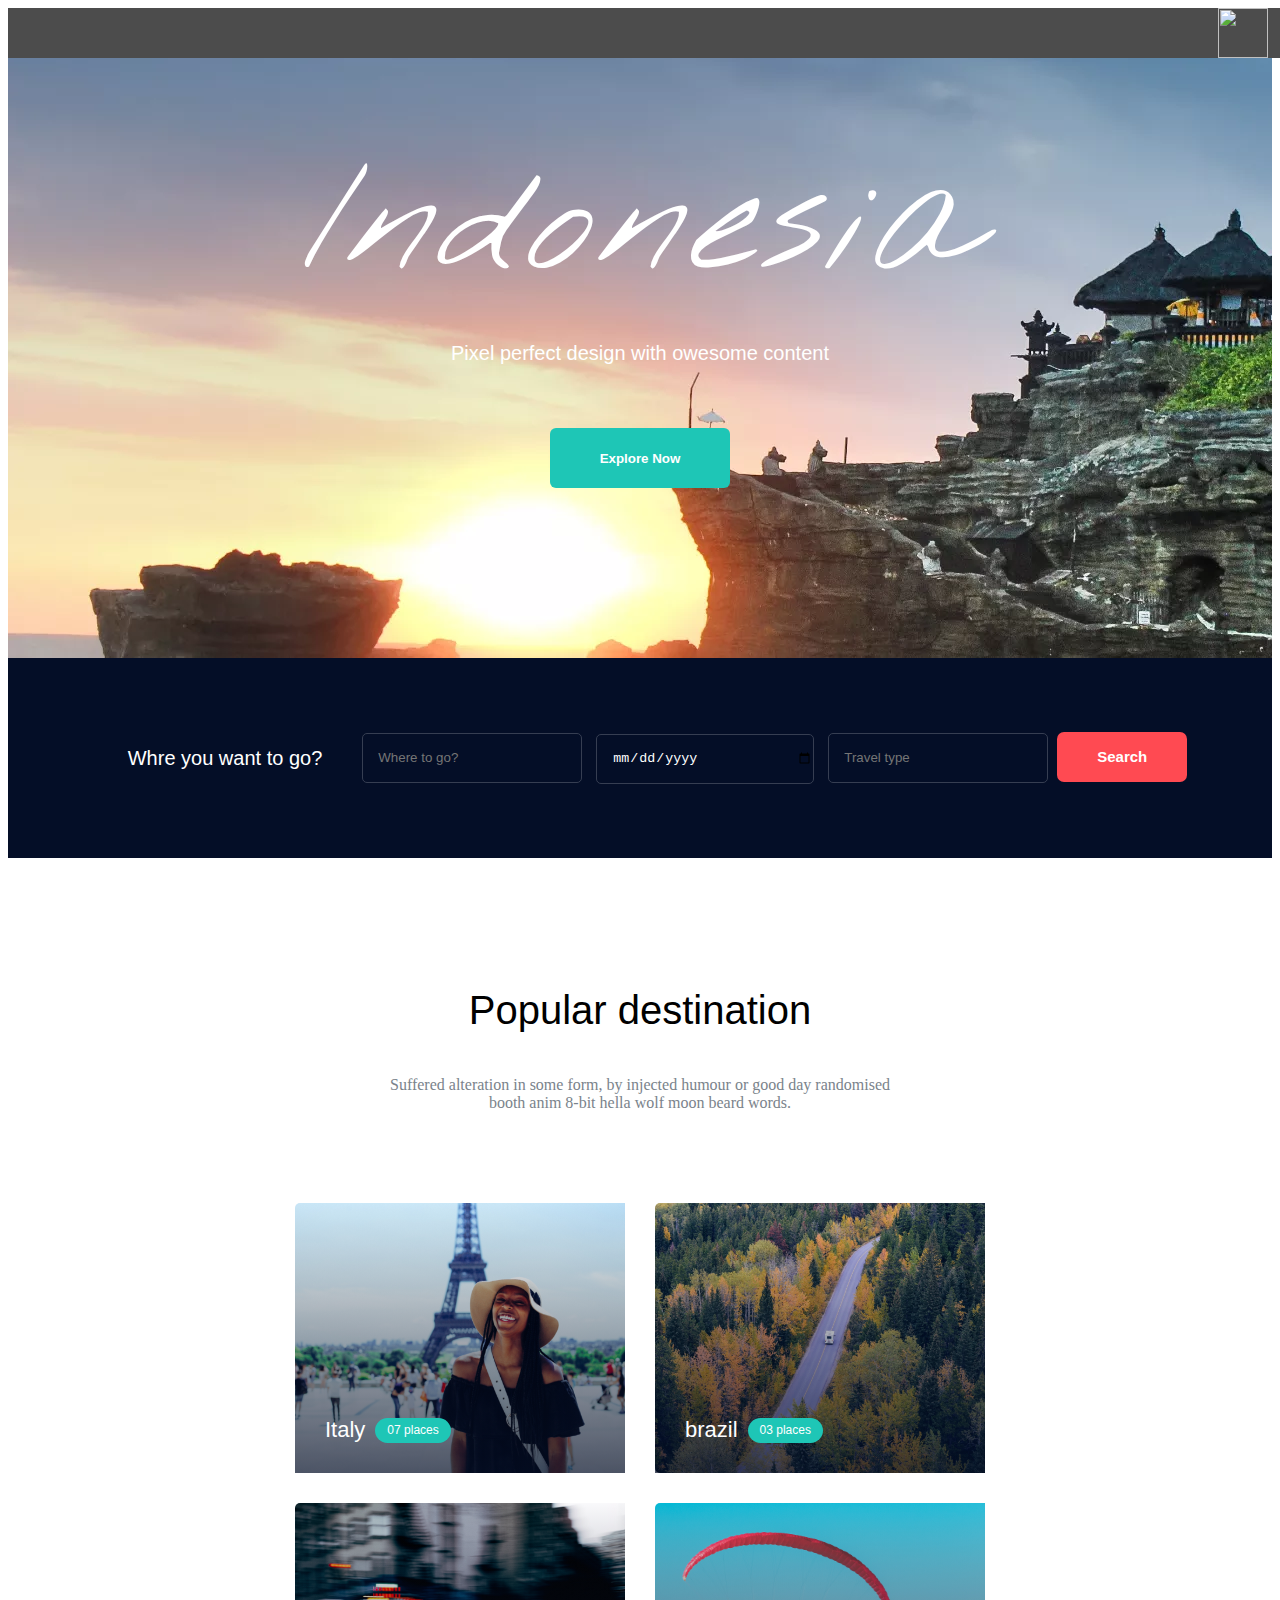
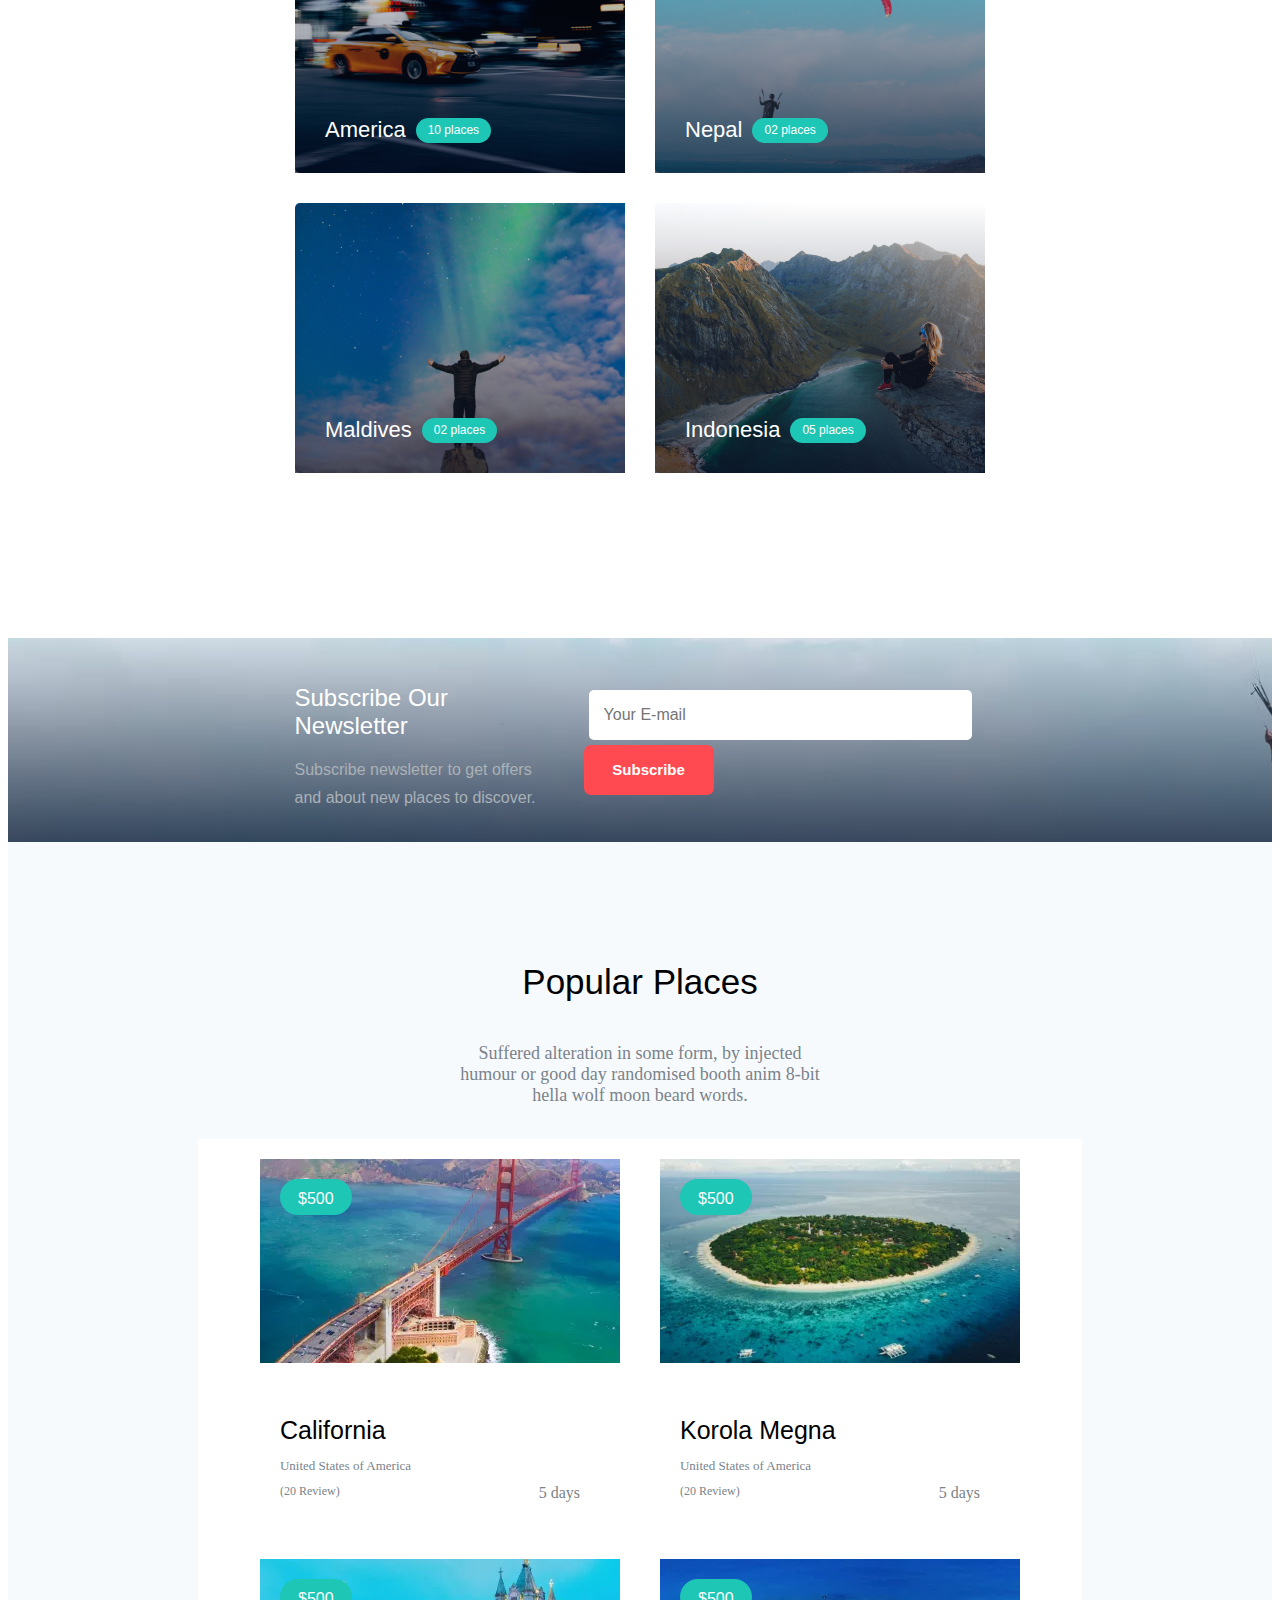
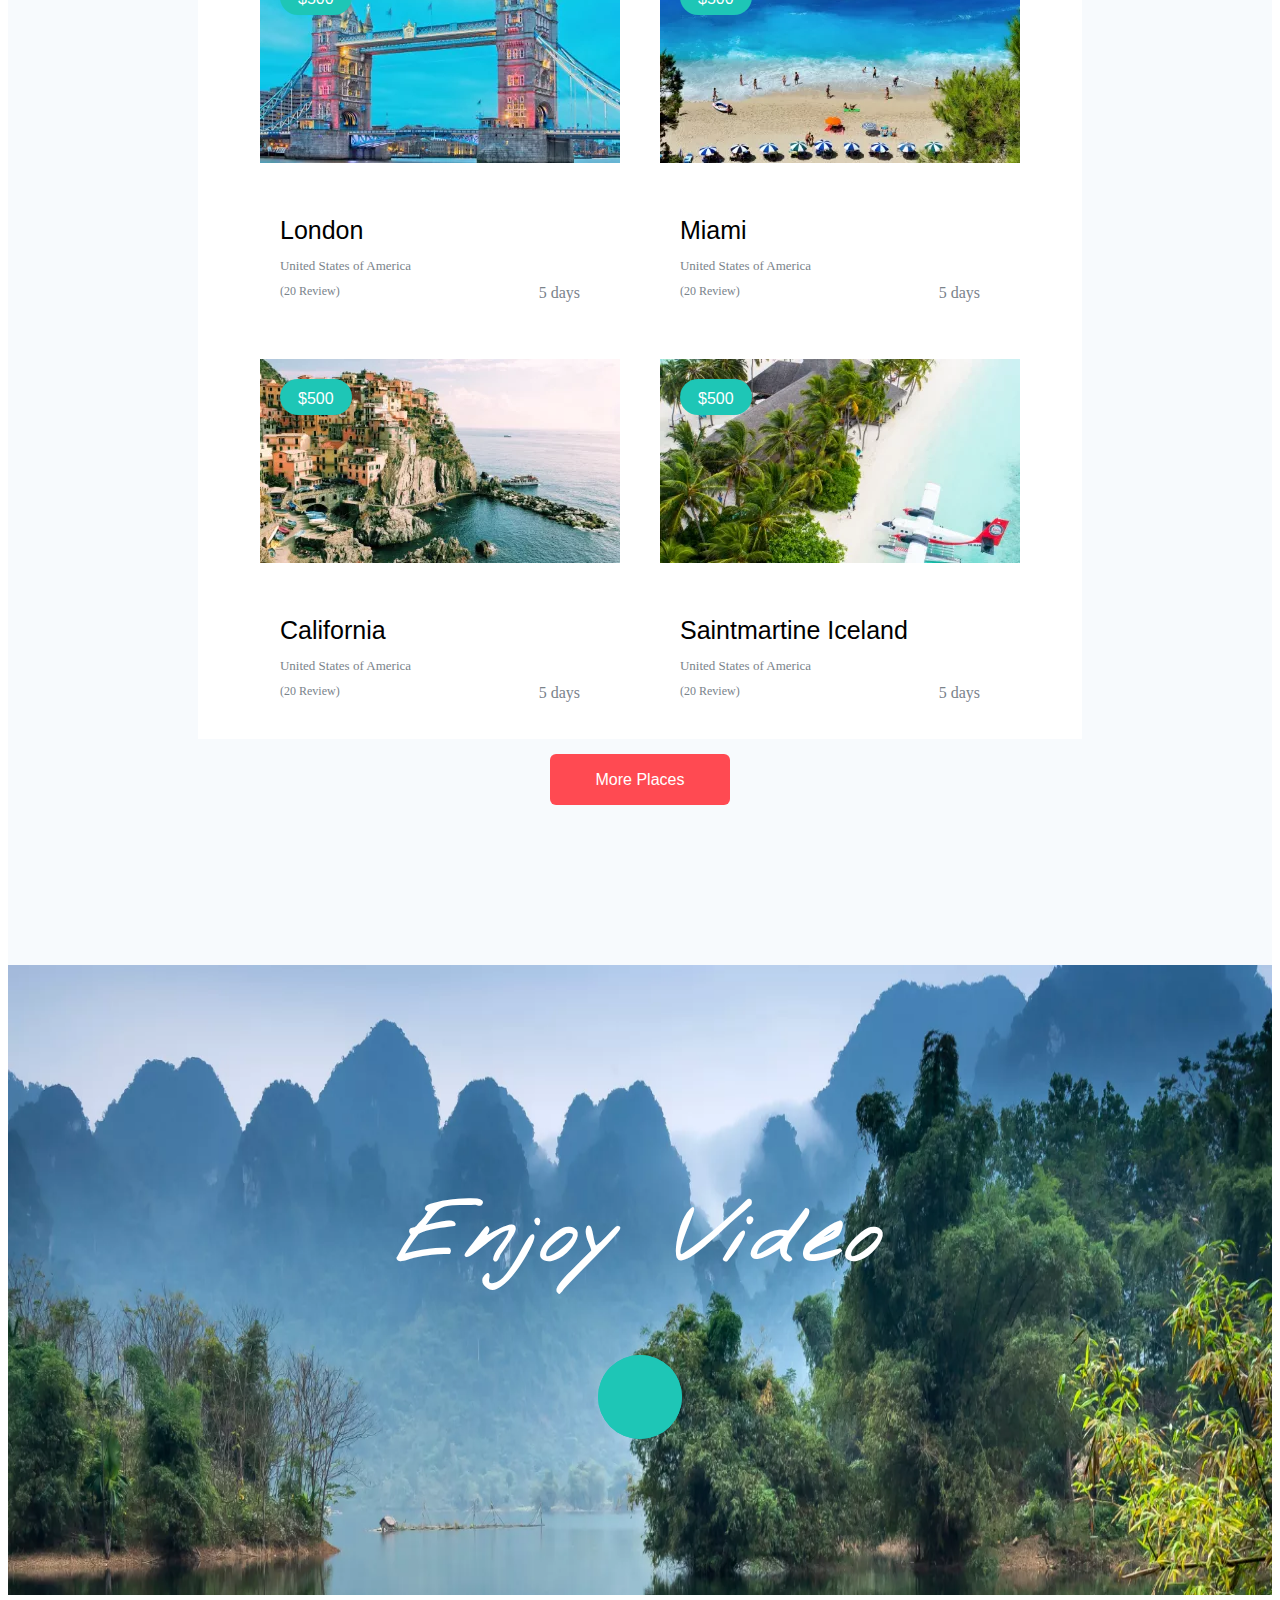
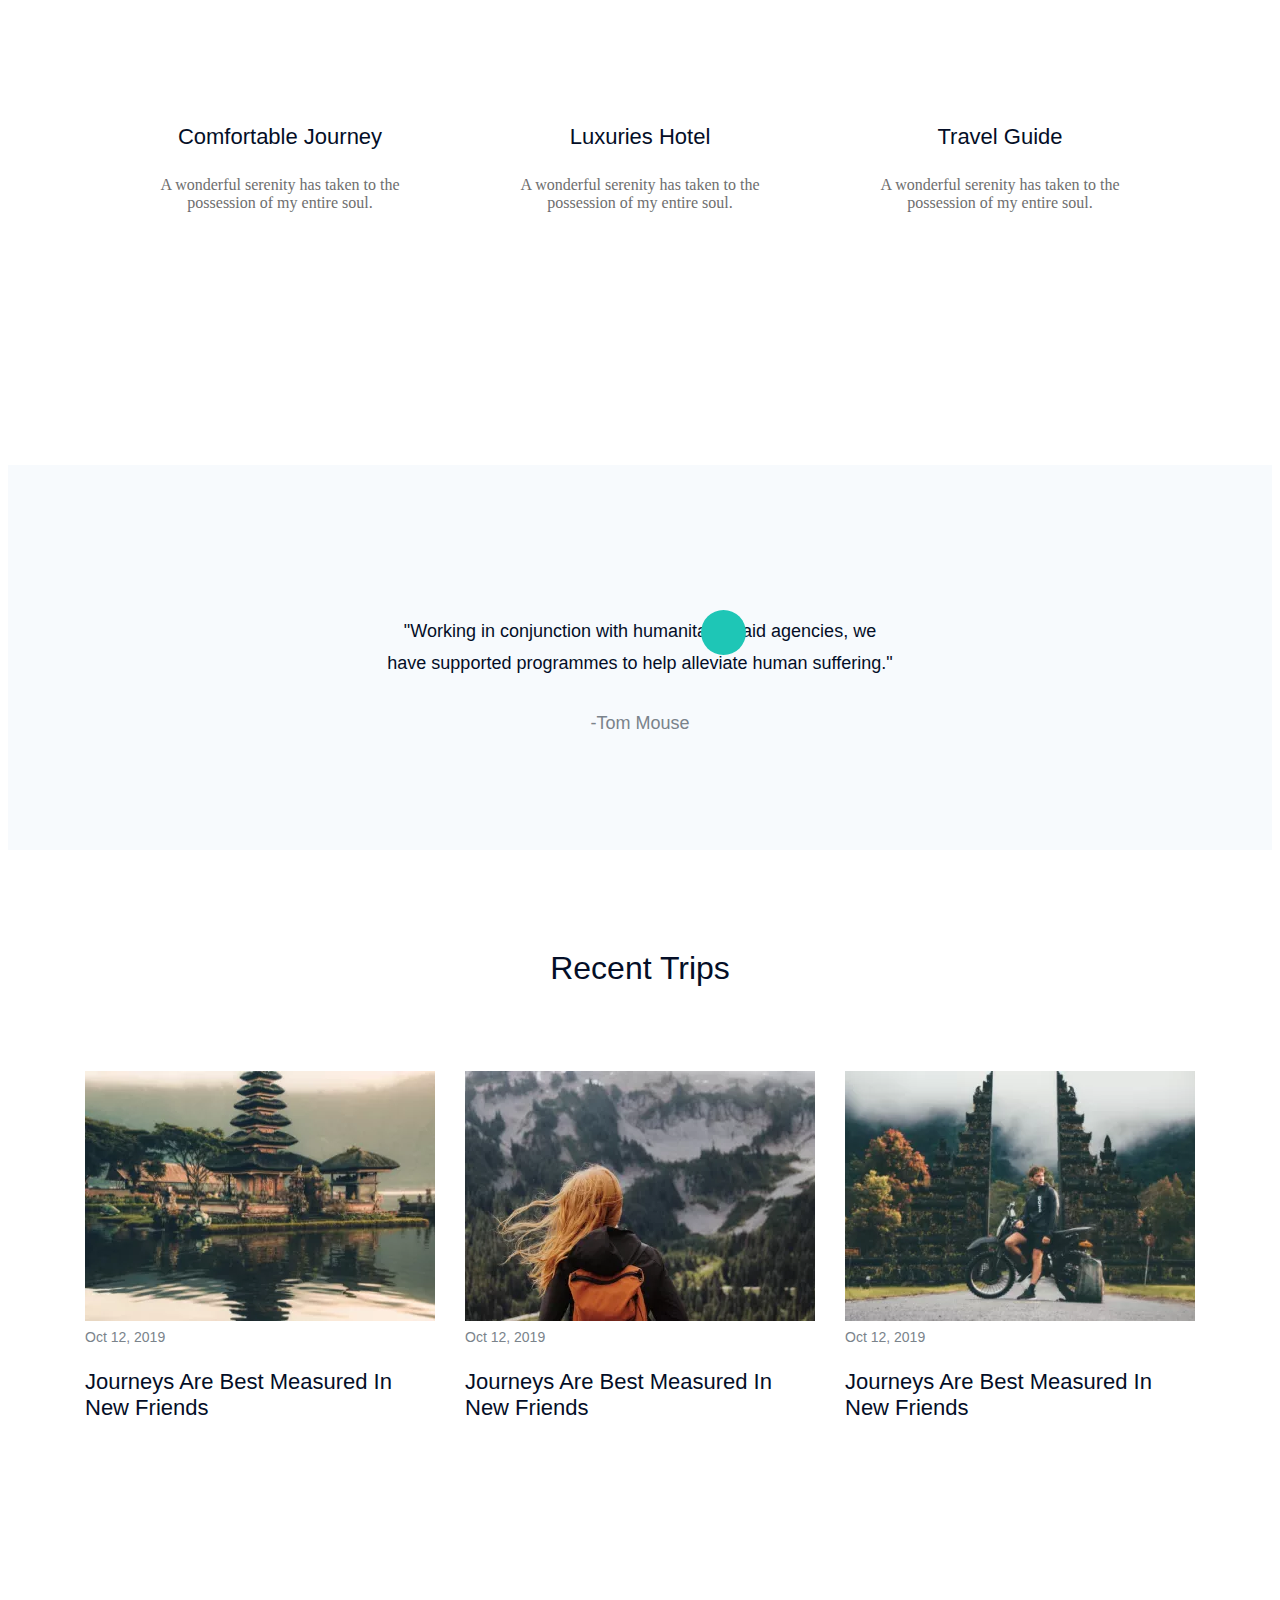
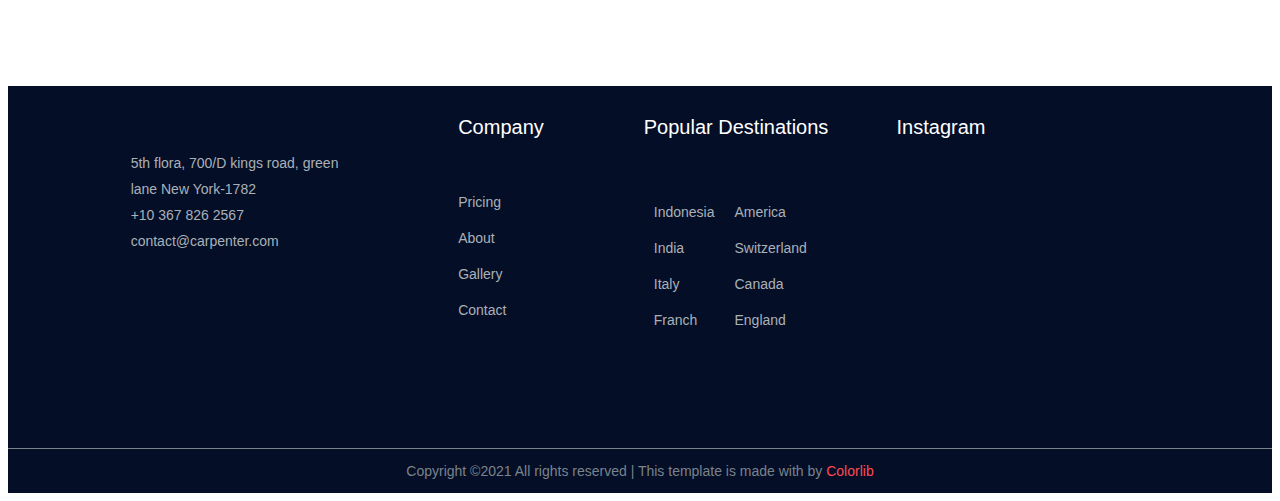
==== styles/index.html @ 35cbaae5 "first" ====
<!DOCTYPE html>
<html lang="en">
<head>
    <meta charset="UTF-8">
    <meta http-equiv="X-UA-Compatible" content="IE=edge">
    <meta name="viewport" content="width=device-width, initial-scale=1.0">
    <title>Document</title>
    <link rel="stylesheet" href="https://use.fontawesome.com/releases/v5.15.4/css/all.css" integrity="sha384-DyZ88mC6Up2uqS4h/KRgHuoeGwBcD4Ng9SiP4dIRy0EXTlnuz47vAwmeGwVChigm" crossorigin="anonymous">
    <link rel="preconnect" href="https://fonts.googleapis.com">
    <link rel="preconnect" href="https://fonts.gstatic.com" crossorigin>
    <link href="https://fonts.googleapis.com/css2?family=Nothing+You+Could+Do&family=Readex+Pro:wght@300&display=swap" rel="stylesheet">
<link rel="stylesheet" href="styles.css">
</head>
<body>

<nav class="navbar" >

    <div class="imglogo">
        <img class="imgprimary" src="styles/pics/head/logo.webp" alt="" class="logo">
        
        <img class="imgsecondary" src="styles/pics/head/logotransparent.webp" alt="" class="logo1">
    
        
    <!-- <img class="togglerprimary" src="toggler.png" alt=""> -->
    </div>


<div class="togglermenu"> 

  <div class="togglerimg1">
    <img class="imgsecondary" src="styles/pics/head/logotransparent.webp" alt="" class="logo1">
      <img class="togglerimg" src="styles/pics/head/toggler.png" alt="">
    </div>

<div class="dropdowntglr">

            <li class="homebar"><a href="">Home</a></li>
            <li class="homebar"><a href="">About</a> </li>
            <li class="homebar"><a href="">Destination</a></li>
    
            <div class="dropdown">
            <li class="homebar"><a href="">Pages <i class="fas fa-chevron-down"></i></a></li>
                <div class="dropdown-content">
            <a class="dropdowncomment" href="#">Destination details</a>
            <a class="dropdowncomment" href="#">Elements</a>
                    </div>
                </div>
    
    
    
            <div class="dropdown">
                <li class="homebar dropbtn"><a href="">Blog <i class="fas fa-chevron-down"></i> </a></li>
               
                <div class="dropdown-content">
                  <a class="dropdowncomment" href="#">Blog</a>
                  <a class="dropdowncomment" href="#">Single-blog</a>
                  
                </div>
              </div>
    
    
            <li class="homebar"><a href="">Contact</a></li>
        </ul>
    </div>


    
    <div class="contact"> 
    
    <ul class="socialbar">
        <li class="sociallink1"> <i class="fas fa-phone-alt"></i>10(256)-928 256</li>
        <li class="sociallink"> <a class="sociallink" href=""> <i class="fab fa-instagram"></i></a></li>
        <li class="sociallink"> <a class="sociallink" href=""> <i class="fab fa-linkedin-in"></i> </a></li>
        <li class="sociallink"> <a class="sociallink" href=""><i class="fab fa-facebook-f"></i></a></li>
        <li class="sociallink"> <a class="sociallink" href=""> <i class="fab fa-google-plus-g"></i> </a></li>
        
    </ul>
    
    
    </div>
    
    <button class="topsearchbtn"  > <i class="fas fa-search"></i>Search</button>
</div>
</div>


    <div class="navigate">
    <ul class="navigateinfo">
        <li class="homebar"><a href="">Home</a></li>
        <li class="homebar"><a href="">About</a> </li>
        <li class="homebar"><a href="">Destination</a></li>

        <div class="dropdown">
        <li class="homebar"><a href="">Pages <i class="fas fa-chevron-down"></i></a></li>
            <div class="dropdown-content">
        <a class="dropdowncomment" href="#">Destination details</a>
        <a class="dropdowncomment" href="#">Elements</a>
                </div>
            </div>



        <div class="dropdown">
            <li class="homebar dropbtn"><a href="">Blog <i class="fas fa-chevron-down"></i> </a></li>
           
            <div class="dropdown-content">
              <a class="dropdowncomment" href="#">Blog</a>
              <a class="dropdowncomment" href="#">Single-blog</a>
              
            </div>
          </div>


        <li class="homebar"><a href="">Contact</a></li>
    </ul>
</div>

<div class="contact"> 

<ul class="socialbar">
    <li class="sociallink1"> <i class="fas fa-phone-alt"></i>10(256)-928 256</li>
    <li class="sociallink"> <a class="sociallink" href=""> <i class="fab fa-instagram"></i></a></li>
    <li class="sociallink"> <a class="sociallink" href=""> <i class="fab fa-linkedin-in"></i> </a></li>
    <li class="sociallink"> <a class="sociallink" href=""><i class="fab fa-facebook-f"></i></a></li>
    <li class="sociallink"> <a class="sociallink" href=""> <i class="fab fa-google-plus-g"></i> </a></li>
    
</ul>


</div>

<button class="topsearchbtn"  > <i class="fas fa-search"></i>Search</button>
</nav>


<div class="startdiv">
   
    <p class="indonesiap" > Indonesia </p>
    <p class="pixel">Pixel perfect design with owesome content</p>
    <button class="explore">Explore Now</button>
</div>


<div class="form1div">
<div class="togodiv">
    <h3 class="togo">Whre you want to go?</h3>
</div>

<div class="form2div">
    <form class="inputsections" action="">
        <input type="" placeholder="Where to go?">
        <input type="Date" name="" id="" placeholder="Date" >
        <input class="traveltype" type="Travel Type" name="" id="" placeholder="Travel type">
        <button class="searchbtn">Search</button>
    </form>
</div>


</div>


<div class="catalogdiv">
<div class="headline">
    <h1 class="headlineh1">Popular destination</h1>
<p class="comment1">Suffered alteration in some form, by injected humour or good day randomised booth anim 8-bit hella wolf moon beard words.</p>
</div>
<div class="viewpics">
<div class="italy" >
    <div class="plcdiv">
    <span class="plctitle">Italy</span>
    <button class="places">07 places</button>
</div>
</div>
<div class="brazil">
    <div class="plcdiv">
        <span class="plctitle">brazil</span>
        <button class="places">03 places</button>
    </div>
</div>
<div class="america">
    <div class="plcdiv">
        <span class="plctitle">America</span>
        <button class="places">10 places</button>
    </div>
</div>
<div class="nepal">
    <div class="plcdiv">
        <span class="plctitle">Nepal</span>
        <button class="places">02 places</button>
    </div>
</div>
<div class="maldives">
    <div class="plcdiv">
        <span class="plctitle">Maldives</span>
        <button class="places">02 places</button>
    </div>
</div>
<div class="indonesia">
    <div class="plcdiv">
        <span class="plctitle">Indonesia</span>
        <button class="places">05 places</button>
    </div>
</div>

</div>
</div>


<div class="subscribesec">
<div class="childsubscribe">

    <div class="subscribetitle">
        <h1 class="subtitle">Subscribe Our Newsletter</h1>
        <p class="subp">Subscribe newsletter to get offers and about new places to discover.</p>
    </div>

    <div class="subscribebttn">
        <input type="text" class="subscribeinput" placeholder="Your E-mail">
        <button class="subscribe">Subscribe</button>
    </div>
</div>

</div>



<div class="popularplc">
    <div class="populartitle">
        <h1 class="popularh1">Popular Places</h1>
        <p class="popularp">Suffered alteration in some form, by injected humour or good day randomised booth anim 8-bit hella wolf moon beard words.</p>
    </div>

            <div class="placescatalog">

                <div class="california">
             <button class="price">$500</button>
                <div class="ratecomment">
                    <h1 class="rateh1">California</h1>
                    <p class="ratep">United States of America</p>
                <div class="ratestar">
                    <div class="rate">
                        <i class="fa fa-star"></i>
                        <i class="fa fa-star"></i>
                        <i class="fa fa-star"></i>
                        <i class="fa fa-star"></i>
                        <i class="fa fa-star"></i>
                        <span class="viewamount">(20 Review)</span>
                    </div>
                    <div class="clock">     
                        <i class="far fa-clock"></i>
                        <span>5 days</span>
                    </div>
                </div>
             </div>
         </div>
     





                <div class="korea">
                    <button class="price">$500</button>
                    <div class="ratecomment">
                        <h1 class="rateh1">Korola Megna</h1>
                        <p class="ratep">United States of America</p>
                    <div class="ratestar">
                        <div class="rate">
                            <i class="fa fa-star"></i>
                        <i class="fa fa-star"></i>
                        <i class="fa fa-star"></i>
                        <i class="fa fa-star"></i>
                        <i class="fa fa-star"></i>
                            <span class="viewamount">(20 Review)</span>
                        </div>
                        <div class="clock">     
                            <i class="far fa-clock"></i>
                            <span>5 days</span>
                        </div>
                </div>
                </div>
            </div>






                    <div class="London">
                        <button class="price">$500</button>
                        <div class="ratecomment">
                            <h1 class="rateh1">London</h1>
                            <p class="ratep">United States of America</p>
                        <div class="ratestar">
                            <div class="rate">
                                <i class="fa fa-star"></i>
                        <i class="fa fa-star"></i>
                        <i class="fa fa-star"></i>
                        <i class="fa fa-star"></i>
                        <i class="fa fa-star"></i>
                                <span class="viewamount">(20 Review)</span>
                            </div>
                            <div class="clock">     
                                <i class="far fa-clock"></i>
                                <span>5 days</span>
                            </div>
                    </div>
                    </div>
                </div>



                        <div class="miami">
                            <button class="price">$500</button>
                            <div class="ratecomment">
                                <h1 class="rateh1">Miami</h1>
                                <p class="ratep">United States of America</p>
                            <div class="ratestar">
                                <div class="rate">
                                    <i class="fa fa-star"></i>
                                    <i class="fa fa-star"></i>
                                    <i class="fa fa-star"></i>
                                    <i class="fa fa-star"></i>
                                    <i class="fa fa-star"></i>
                                    <span class="viewamount">(20 Review)</span>
                                </div>
                                <div class="clock">     
                                    <i class="far fa-clock"></i>
                                    <span>5 days</span>
                                </div>
                        </div>
                        </div>
                    </div>



                            <div class="California1">
                                <button class="price">$500</button>
                                <div class="ratecomment">
                                    <h1 class="rateh1">California</h1>
                                    <p class="ratep">United States of America</p>
                                <div class="ratestar">
                                    <div class="rate">
                                        <i class="fa fa-star"></i>
                                        <i class="fa fa-star"></i>
                                        <i class="fa fa-star"></i>
                                        <i class="fa fa-star"></i>
                                        <i class="fa fa-star"></i>
                                        <span class="viewamount">(20 Review)</span>
                                    </div>
                                    <div class="clock">     
                                        <i class="far fa-clock"></i>
                                        <span>5 days</span>
                                    </div>
                            </div>
                            </div>
                        </div>



                                <div class="martine">
                                    <button class="price">$500</button>
                                    <div class="ratecomment">
                                        <h1 class="rateh1">Saintmartine Iceland</h1>
                                        <p class="ratep">United States of America</p>
                                    <div class="ratestar">
                                        <div class="rate">
                                            <i class="fa fa-star"></i>
                                            <i class="fa fa-star"></i>
                                            <i class="fa fa-star"></i>
                                            <i class="fa fa-star"></i>
                                            <i class="fa fa-star"></i>
                                            <span class="viewamount">(20 Review)</span>
                                        </div>
                                        <div class="clock">     
                                            <i class="far fa-clock"></i>
                                            <span>5 days</span>
                                        </div>
                                </div>
                                </div>
                            </div>
</div>
</div>

<div class="moreplacesbtn">
<button class="moreplaces">More Places</button>
</div>



<div class="background">
    <h3 class="enjoyvideo">Enjoy Video</h3>

<div class="maindiv">

<div class="childdiv"> 
</div>
<!-- <div > -->
<button class="click">
<i class="fas fa-play"></i>
</button>
</div>

</div>
</div>


<div class="commercial">

    <div class="comfyjourney">
        <img class="train" src="styles/pics/service/train.svg" alt="">
        <h1 class="journey">Comfortable Journey</h1>
        <p class="journeycomment">A wonderful serenity has taken to the possession of my entire soul.</p>
   
    </div>

    <div class="luxehotel">
        <img class="train" src="styles/pics/service/hotel.svg" alt="">
        <h1 class="journey">Luxuries Hotel</h1>
        <p class="journeycomment">A wonderful serenity has taken to the possession of my entire soul.</p>
   
    </div>

    <div class="travelguide">
        <img class="train" src="styles/pics/service/globe.svg" alt="">
        <h1 class="journey">Travel Guide</h1>
        <p class="journeycomment">A wonderful serenity has taken to the possession of my entire soul.</p>
   
    </div>
</div>
    
    

<div class="customercomment1">

   
<div class="customersec">

    <div class="customercuots">
   <i class="fas fa-quote-left quots"></i>
<img class="customerimg" src="styles/pics/quots/customer.webp" alt="">
</div>

<p class="customercomment">"Working in conjunction with humanitarian aid agencies, we have supported programmes to help alleviate human suffering."</p>
<p class="author">-Tom Mouse</p>

<div>
    <a class="dot" href=""><i  class="fas fa-circle dot"></i></a>
    <a class="dot" href=""><i class="fas fa-circle dot"></i></a>
    <a class="dot" href=""><i class="fas fa-circle dot"></i></a>
</div>

</div>
</div>



<div class="trips">
    <h1 class="recenttrips" >Recent Trips</h1>

<div class="recentplaces">
           
    <div class="china">
    
           <div class="recent">
               <p class="datep">Oct 12, 2019</p>
               <h1 class="recentcomment1">Journeys Are Best Measured In New Friends</h1>
            </div>
    </div>

    <div class="forest">
    
        <div class="recent">
            <p class="datep">Oct 12, 2019</p>
            <h1 class="recentcomment1">Journeys Are Best Measured In New Friends</h1>
         </div>
 </div>


 <div class="bike">
    
    <div class="recent">
        <p class="datep">Oct 12, 2019</p>
        <h1 class="recentcomment1">Journeys Are Best Measured In New Friends</h1>
     </div>
</div>
</div>
</div>

<div class="footdiv">

    <div class="infocontainer"></div>

        <div class="contactinfo">
            <div class="imglogo1">
                <img src="styles/pics/head/logotransparent.webp" alt="" class="logo1">
                </div>
                <p class="contactp1">5th flora, 700/D kings road, green
                    lane New York-1782</p>
                    <p class="contactp1">+10 367 826 2567</p>
                    <p class="contactp1">contact@carpenter.com</p>
                <div class="social">
                    <li> <a class="socialitems" href=""> <i class="fab fa-instagram"></i> </a></li>
                    <li> <a class="socialitems" href=""><i class="fab fa-linkedin-in"></i> </a> </li>
                    <li> <a class="socialitems" href=""><i class="fab fa-facebook-f"></i> </a> </li>
                    <li> <a class="socialitems" href=""> <i class="fab fa-google-plus-g"></i> </a></li>
                    <li> <a class="socialitems" href=""> <i class="fab fa-youtube"></i> </a></li>
                </div>
        </div>

<div class="Company">
        <h1 class="companyh1">Company</h1>
        <p class="contactp">Pricing</p>
        <p class="contactp">About</p>
        <p class="contactp">Gallery</p>
        <p class="contactp">Contact</p>

</div>
        
<div class="populardes">
<h1 class="companyh1">Popular Destinations</h1>
<div class="countrybox">
    <div class="country1">
        <p class="contactp">Indonesia</p>
        <p class="contactp">India</p>
        <p class="contactp">Italy</p>
        <p class="contactp">Franch</p>
    </div>

    <div class="country2">
        <p class="contactp">America</p>
        <p class="contactp">Switzerland</p>
        <p class="contactp">Canada</p>
        <p class="contactp">England</p>
    </div>
    </div>

</div>



<div class="instagram">
<h1 class="companyh1">Instagram</h1>

<div class="instaimages">

<img class="instagramimages" src="styles/pics/instagram/instagram1.webp" alt="">
<img class="instagramimages" src="styles/pics/instagram/instagram2.webp" alt="">
<img class="instagramimages" src="styles/pics/instagram/instagram3.webp" alt="">
<img class="instagramimages" src="styles/pics/instagram/instagram4.webp" alt="">
<img class="instagramimages" src="styles/pics/instagram/instagram5.webp" alt="">
<img class="instagramimages" src="styles/pics/instagram/instagram6.webp" alt="">
</div>

</div>

<div class="line">
    <p class="copyright">Copyright ©2021 All rights reserved | This template is made with <i class="far fa-heart"></i> by <a class="colorliba" href=""> Colorlib </a></p>
</div>

</div>

</body>



</html>
---- styles/styles.css ----
html file ar aqvs a
    body {
        margin: 0;
        padding: 0;
    }

.navbar {
    height: 120px;
    background-color: #fff;
    display: flex;
    flex-wrap: wrap;
    justify-content: space-between;
    box-sizing: border-box;
    align-items: center;
    margin: 0;
    padding: 0;
}


.imglogo {
    display: flex;
    flex-wrap: wrap;
    align-items: center;
    height: 50px;
    width: 150px;
    margin-left: 10px;
    padding-right: 20px;
    border-right: 1px solid #7a838b ;
}

.imgsecondary{
    display: none;
}

.navigateinfo {
    display: flex;
    flex-wrap: nowrap;
}

.logo {
    width: 150px;
    height: 50px;
    
}

.fa-search {
    padding: 0 3px;
}

.fa-phone-alt {
color: #ff4a52;
padding: 5px;

}

.homebar, .sociallink, .sociallink1 {
    list-style: none;
    display: flex;
    flex-wrap: nowrap;
    box-sizing: border-box;
    padding: 5px;
    align-items: center;
    
}
.homebar a{
    color: #727272;
    font-family: 'Open Sans',sans-serif;
    padding: 10px;

    display: flex;
    flex-wrap: nowrap;
}

.homebar a:hover {
    color:#1ec6b6 ;
}

.sociallink1 {
    display: block
}

.sociallink{
    color: #AAB1B7;
}

.topsearchbtn {
    text-align: center;
    color: #fff;
    width: 10%;
    height: 100%;
    display: block;
    background: #ff4a52 ;
    border-style: none;

}

a {
 color: black;
 font-size: 16px;
 text-decoration:none

}

.navigate {
   width: 47%;
   margin-left: 30px;
   padding-right: 100px;
   justify-content: space-between;
   display: flex;
    flex-wrap: wrap;
    box-sizing: border-box;
    align-items: center;

}

ul{
   width: 70%;
   align-items: center;
   display: flex;
    flex-wrap: wrap;
    box-sizing: border-box;
    padding: 0 15px;
}



.contact{
    width: 25%;
    justify-content: flex-end;
    display: flex;
    flex-wrap: nowrap;
    box-sizing: border-box;

}
.socialbar{
    width:100%;
    display: flex;
    flex-wrap: nowrap;
justify-content: flex-end;
}



.dropbtn {
 
  color: white;
  padding: 16px;
  font-size: 16px;
  border: none;
}

.dropdowncomment {
    font-family: 'Open Sans',sans-serif;
    font-size: 14px;
    color: #727272 !important;
}

.dropdown {
  position: relative;
  display: inline-block;
}

.dropdown-content {
  display: none;
  position: absolute;
  background-color: #f1f1f1;
  min-width: 160px;
  box-shadow: 0px 8px 16px 0px rgba(0,0,0,0.2);
  z-index: 1;
  padding: 10px 15px;
    color: #040E27;
    font-size: 14px;
}

.dropdown-content a {
  color: black;
  padding: 12px 16px;
  text-decoration: none;
  display: block;
}

.dropdown-content a:hover {
    background-color: #ddd;
}

.dropdown:hover .dropdown-content {display: block;}


.togglermenu {
    display: none;
}

.dropdowntglr {display: none;}

.startdiv {
    width: 100%;
    height: 650px;
    background-image: url(pics/head/theme.webp);
    background-repeat: no-repeat;
    display: flex;
    flex-wrap: wrap;
    justify-content: center;
    box-sizing: border-box;
    flex-direction: column;
    align-items: center;
    align-content: center;
}

.indonesiap{
    font-family: 'Nothing You Could Do', cursive;
    font-weight: 100;
    font-size: 150px;
    line-height: 100px;
    color: #fff;
    font-style: italic;
    letter-spacing: 8px;
    margin: 25px;
   
}

.pixel, .togo {
    font-family: "Rubik", sans-serif;
    font-weight: 50;
    font-size: 20px;
    line-height: 30px;
    color: #fff;
    margin: 35px ;
}


button.explore {
    width: 180px;
    height: 60px;
    background: #1ec6b6;
    border: none;
    border-radius: 6px;
    display: flex;
    justify-content: center;
    align-items: center;
    color: white;
    font-weight: bold;
    margin: 25px;

}

.explore:hover {
    background: #ff4a52
}


.form1div {
    width: 100%;
  padding: 50px;
    background: #040E27;
    display: flex;
    flex-wrap: wrap;
    box-sizing: border-box;
    justify-content: center;
    align-items: center;
}

input{
    background: transparent;
    border: 1px solid #363E52;
    padding-left: 15px;
    border-radius: 5px;
    color: #fff;
    line-height: 46px;
    width: 201px ;
    margin: 5px;
 
}

.searchbtn {
    line-height: 24px;
    width: 130px;
    padding: 13px 39px;
    color: #FFF;
    background: #ff4a52;
    border-radius: 7px;
    border-style: none;
    font-size: 15px;
    font-weight: bolder;
}

.searchbtn:hover {
    background: #1ec6b6;
}

.comment1{
    color: #7a838b;
    display: flex;
    flex-wrap: wrap;
    text-align: center;
}

.catalogdiv{
    display: flex;
flex-wrap:wrap;
width: 100%;
height: 100%;
justify-content: center;
align-items: center;
}

.headline {
    display: flex;
    flex-wrap: wrap;
    width: 40%;
    height:15%;
    justify-content: center;
    margin: 10px;
  
}
.headlineh1{
    text-align: center;
    font-family: "Rubik", sans-serif;
    font-size: 40px;
    font-weight: lighter;
    margin-top: 120px;
}

.viewpics {
    width: 75%;
    height: 50%;
    display: flex;
    flex-wrap: wrap;
    box-sizing: border-box;
    align-content: center;
    justify-content: space-around;
    justify-content: center;
    margin: 50px 0 150px 0;
}

.italy, .brazil, .america, .nepal, .maldives, .indonesia {
width: 330px;
height: 270px;
margin: 15px;
box-sizing: border-box;
align-items: flex-end;
display: flex;

}

.italy{
    
    background:linear-gradient(rgba(4, 14, 39, 0) 0%, rgba(4, 14, 39, 0.7) 100%),
    url(pics/populardestinations/italy.webp);
}

.italy:hover{
    transform: translate( 0, -15px);
}

.italy:hover .places{
    background: #ff4a52;
}

.italy:hover .plctitle{
    color: #ff4a52;
}

.brazil{
    background:linear-gradient(rgba(4, 14, 39, 0) 0%, rgba(4, 14, 39, 0.7) 100%), url(pics/populardestinations/brazil.webp);
}

.brazil:hover{
    transform: translate( 0, -15px);
}

.brazil:hover .places{
    background: #ff4a52;
}

.brazil:hover .plctitle{
    color: #ff4a52;
}

.america{
    background:linear-gradient(rgba(4, 14, 39, 0) 0%, rgba(4, 14, 39, 0.7) 100%),url(pics/populardestinations/america.webp);
}

.america:hover .places{
    background: #ff4a52;
}

.america:hover .plctitle{
    color: #ff4a52;
}

.america:hover{
    transform: translate( 0, -15px);
}
.nepal{
    background:linear-gradient(rgba(4, 14, 39, 0) 0%, rgba(4, 14, 39, 0.7) 100%),url(pics/populardestinations/nepal.webp);
}


.nepal:hover{
    transform: translate( 0, -15px);
}

.nepal:hover .places{
    background: #ff4a52;
}

.nepal:hover .plctitle{
    color: #ff4a52;
}

.maldives{
    background:linear-gradient(rgba(4, 14, 39, 0) 0%, rgba(4, 14, 39, 0.7) 100%),url(pics/populardestinations/maldives.webp);
}

.maldives:hover{
    transform: translate( 0, -15px);
}

.maldives:hover .places{
    background: #ff4a52;
}

.maldives:hover .plctitle{
    color: #ff4a52;
}
.indonesia{
    background:linear-gradient(rgba(4, 14, 39, 0) 0%, rgba(4, 14, 39, 0.7) 100%),url(pics/populardestinations/indonesia.webp);
}
.indonesia:hover{
    transform: translate( 0, -15px);
}

.indonesia:hover .places{
    background: #ff4a52;
}

.indonesia:hover .plctitle{
    color: #ff4a52;
}

.plcdiv {
    width: 100%;
    display: flex;
    flex-wrap: wrap;
    height: auto;
    align-items: flex-end;
    padding: 0 0 30px 30px;
    font-family: "Rubik", sans-serif;
}
.plctitle {
    font-size: 22px;
    font-family: "Rubik", sans-serif;
    color: #FFF;
}


.places {

    background: #1EC6B6;
    font-size: 12px;
    border-radius: 30px;
    font-weight: 400;
    padding: 0px 12px;
    height: 25px;
    line-height: 25px;
    color: #fff;
    margin-left: 10px;
    border-style: none;
}


.subscribesec {
    width: 100%;
    display: flex;
    flex-wrap: wrap;
    justify-content: center;
    align-items: center;
    background:linear-gradient(rgba(4, 14, 39, 0) 0%, rgba(4, 14, 39, 0.7) 100%),url(pics/subscribe/subscribesec.webp);
    height: auto;
    background-repeat: no-repeat;
    padding: 30px 15px;
    box-sizing: border-box;
}


.childsubscribe {
width: 70%;
display: flex;
align-items: center;
justify-content: center;
box-sizing: border-box;
}

.subscribebttn {
width: 50%;
display: flex;
flex-wrap: wrap;
align-items: center;
padding: 0 15px;
box-sizing: border-box;
}
.subscribetitle{
    width: 30%;
    height: 70%;
    padding: 0 15px;
}

.subtitle {
    font-size: 24px;
    font-weight: 400;
    color: #fff;
    margin-bottom: 0;
    margin-bottom: 11px;
    font-family: "Rubik", sans-serif;
}

.subp {
    color: #AAB1B7;
    font-size: 16px;
    line-height: 28px;
    margin-bottom: 0;
    font-family: "Rubik", sans-serif;
}
.subscribe {
    line-height: 24px;
    width: 130px;
    height: 50px;
    padding: 5px 39px;
    color: #FFF;
    background: #ff4a52;
    border-radius: 7px;
    border-style: none;
    font-size: 15px;
    font-weight: bolder;
    display: flex;
    justify-content: center;
    align-items: center;
    box-sizing: border-box;
}

.subscribe:hover {
    background: #1ec6b6;
}



.subscribeinput{
    width: 366px;
    height: 48px;
    padding: 1px 2px 1px 15px;
    display: flex;
    flex-wrap: wrap;
    justify-content: center;
    align-items: center;
    background: #fff;
    color: #444;
    border-radius: 5px;
    text-shadow: none;
    font-size: 16px;
    font-family: "Rubik",sans-serif;
    font-weight: 300;
    border-style: none;
}



.populartitle {
display: flex;
justify-content: center;
flex-wrap: wrap;
align-items: center;
width: 30%;
background: #f7fafd;
}

.popularh1 {
    font-family: "Rubik", sans-serif;
    font-size: 35px;
    font-weight: lighter;
    width: 100%;
    display: flex;
justify-content: center;
margin-top: 120px;
}

.popularp {
    color: #7a838b;
    font-size: 18px;
    width: 100%;
    display: flex;
justify-content: center;
text-align: center;
}

.price{
    line-height: 25px;
    background: #1ec6b6;
    display: flex;
    padding: 7px 18px 4px 18px;
    border-radius: 18px;
    color: #fff;
    font-size: 16px;
border-style: none;
}

.price:hover{
    background: #ff4a52;
}

.rateh1 {
    font-family: "Rubik", sans-serif;
    font-size: 25px;
    font-weight: lighter;
    width: 100%;
    display: flex;
}

.ratep {
    font-size: 13px;
    width: 100%;
    display: flex;
    color: #7a838b;
}


.california, .korea, .London, .miami, .California1, .martine {
    
    width: 320px;
    height: 320px;
 
    margin-bottom: 200px;
    display: flex;
    align-items: flex-start;
    padding: 20px;
    margin: 20px;
    flex-direction: column;
    justify-content: space-between;
    background-color: #FFF;
    box-shadow: 5px 10px #fff;
}




.ratecomment {
    height: 100px;
    background: #FFF;
 
   
}

.rateh1, .ratep {
    margin-bottom: 5px;
    padding: 0;
  
}

.ratestar{
    width: 300px;
    display: flex;
    justify-content: space-between;
    box-sizing: border-box;
    margin-top: 10px;
   
}

.rate {
width: 45%;
height: 35%;
display: flex;
justify-content: flex-start;
font-size: 12px;
color: #FDAE5C;
font-size: 12px;
}

.clock{
    display: flex;
    justify-content: flex-end;
    width: 70px;
    justify-content: space-between;
    color: #7a838b;
}

.viewamount {
    color: #7a838b;
}

.california {
    background:url(pics/popularplaces/california.webp);
    background-repeat: no-repeat;
}

.california:hover .price {
background-color: #ff4a52;
}

.california:hover .rateh1 {
    color:#ff4a52;
}
.korea {
    background:url(pics/popularplaces/korea.webp);
    background-repeat: no-repeat;
    
}

.korea:hover .price {
background-color: #ff4a52;
}

.korea:hover .rateh1 {
    color:#ff4a52;
}

.London {
    background:url(pics/popularplaces/london.webp);
    background-repeat: no-repeat;
   
}

.London:hover .price {
background-color: #ff4a52;
}

.London:hover .rateh1 {
    color:#ff4a52;
}

.miami {
    background:url(pics/popularplaces/miami.webp);
    background-repeat: no-repeat;
    
}

.miami:hover .price {
background-color: #ff4a52;
}

.miami:hover .rateh1 {
    color:#ff4a52;
}

.California1 {
    background:url(pics/popularplaces/california1.webp);
    background-repeat: no-repeat;
    
}

.california1:hover .price {
background-color: #ff4a52;
}

.california1:hover .rateh1 {
    color:#ff4a52;
}

.martine {
    background:url(pics/popularplaces/martine.webp);
    background-repeat: no-repeat;
    
}

.martine:hover .price {
background-color: #ff4a52;
}

.martine:hover .rateh1 {
    color:#ff4a52;
}




inputsections

.form2divs{
    display: flex;
flex-wrap: nowrap;
}

.popularplc {
    display: flex;
flex-wrap:wrap;
width: 100%;
height: auto;
justify-content: center;
align-items: center;
background: #f7fafd;
/* margin: 15px; */

}






.placescatalog{
width: 70%;
    height: 40%;
    display: flex;
    flex-wrap: wrap;
    box-sizing: border-box;
    align-content: center;
    justify-content: space-around;
    justify-content: center;
    margin: 15px;
    background: #FFF;
}

.moreplaces {
    line-height: 25px;
    width: 180px;
    background: #FF4A52;
    color: #fff;
    display: inline-block;
    padding: 13px 39px;
    font-family: "Rubik", sans-serif;
    font-size: 16px;
    font-weight: 500;
    border: 0;
    border-radius: 6px;
    
}

.moreplaces:hover {
    background:#1ec6b6 ;
}

.moreplacesbtn{
    width: 100%;
    display: flex;
    justify-content: center;
    background: #f7fafd;
    padding-bottom: 160px;
}


.click {
    position: relative;
    display: flex;
    justify-content: center;
    align-items: center;
}

.enjoyvideo {
    font-family: 'Nothing You Could Do', cursive;
}

.background{ 
    width: 100%;
    height: 70vh;
    display: flex;
    justify-content: center;
    align-items: center;
    flex-direction: column;
    background-image: url(pics/service/video.png.webp);
    background-size: 100% 100% ;
    background-repeat: no-repeat;
    box-sizing: border-box;
    background-position-y: center;
    font-family: "Rubik", sans-serif;
    font-weight: 100;
    font-size: 70px;
    line-height: 70px;
    color: #fff;
    font-style: italic;
    letter-spacing: 7px;
}


.click {
    position: absolute;
    display: flex;
    justify-content: center;
    align-items: center;
    background: none;
    border: none;
    cursor: pointer;


}


.fa-play {
    color: white;
    width: 16px;
    height: 16x;
    font-size: 16px;
    display: flex;
    justify-content: center;
    align-items: center;
    animation: button 1500ms ease-out infinite;
    padding-left: 5px; 
  
}

.maindiv {
    width: 84px;
    height: 84px;
    border-radius: 100%;
    background-color:#1EC6B6;
    display: flex;
    justify-content: center;
    align-items: center;
    z-index: 1;
 
}


.childdiv {
    width: 84px;
    height: 84px;
    background-color:#1EC6B6;
    border-radius: 100%;
    display: flex;
    justify-content: center;
    align-items: center;
    position: relative;
    animation: pulse-border 1500ms ease-out infinite;
 
}

.commercial {
    display: flex;
    justify-content: center;
    flex-wrap: wrap;
    box-sizing: border-box;
    width: 100%;
    margin-bottom: 150px;
}

.comfyjourney, .luxehotel, .travelguide {
    width: 320px;
    height: 280px;
    display: flex;
    flex-direction: column;
    align-items: center;
    justify-content: center;
    margin: 20px;
    
    padding: 10px;
    box-sizing: border-box;

}

.journey {
    font-size: 22px;
    font-weight: 400;
    color: #040E27;
    margin-bottom: 10px;
    margin-top: 41px;
    font-family: "Rubik", sans-serif;
}

.journeycomment {
    font-size: 16px;
    text-align: center;
    color: #6E6E6E;
    font-weight: 400;
}


.customersec {
    display: flex;
    justify-content: center;
    flex-wrap: wrap;
    box-sizing: border-box;
    width: 40%; 
    flex-direction: column;
    align-items: center;
    margin-bottom: 150px;

    color: #040E27;
    font-weight: 400;
    font-size: 18px;
    line-height: 32px;
    margin: 34px 0 10px 0;
    font-family: "Rubik", sans-serif;
    align-items: center;
    text-align: center;
}

.quots {
    border-radius: 100%;
    width: 45px;
    height: 45px;
    background: #1EC6B6;
    color: white;
    display: flex;
    justify-content: center;
    align-items: center;
    position: absolute;
margin: 61px;
}


.customercomment1 {
    display: flex;
    justify-content: center; 
    width: 100%;
    margin-bottom: 100px;
    background: #f7fafd;
    padding: 50px 0;;

}

.customercomment {
    color: #040E27;
    font-weight: 400;
    font-size: 18px;
    line-height: 32px;
    margin: 34px 0 10px 0;
}

.customerimg {
    width: 106px;
    width: 106px;
}

.customerquots {
width: 106px;
height: 106px;
display: flex;
flex-wrap: nowrap;
}

.author {
    color: #7A838B;
    font-weight: 400;
}

.dot {
    color: #7A838B;
    padding: 0 3px;
}

.china, .forest, .bike {
    width: 350px;
    height: 350px;
    display: flex;
    flex-direction: column;
    justify-content: flex-end;
    align-items: flex-end;
    margin: 15px;
    box-sizing: border-box;
}

.china{
    background: url(pics/recenttrips/china.webp);
    background-repeat: no-repeat;
}

.forest {
    background: url(pics/recenttrips/forest.webp);
    background-repeat: no-repeat;
}

.bike {
    background: url(pics/recenttrips/bike.webp);
    background-repeat: no-repeat;
}

.datep {
    font-size: 14px;
    font-weight: 400;
    color: #7A838B;
    display: block;
    font-family: "Rubik", sans-serif;
}

.recentcomment1 {
    color: #040E27;
    font-size: 22px;
    font-weight: 400;
    margin-bottom: 0;
    margin-top: 10px;
    font-family: "Rubik", sans-serif;
}

.recentplaces {
    box-sizing: border-box;
width: 100%;
display: flex;
flex-wrap: wrap;
justify-content: center;
align-items: center;
margin-bottom: 250px;

}


.recenttrips {
    margin-bottom: 62px;
    font-family: "Rubik", sans-serif;
    font-weight: lighter;
    font-style: normal;
    color: #040E27;
    position: relative;
    z-index: 0;
    padding-bottom: 7px;
    display: flex;
    justify-content: center;
}

.recent {
    display: flex;
    justify-content: flex-start;
    flex-direction: column;
    width: 100%;

}


.footdiv {

    padding: 115px 200px 129px 200px;
    width: 100%;
    background:#040E27;
    display: flex;
    flex-wrap: wrap;
    box-sizing: border-box;
    justify-content: center;
    
}

.infocontainer {
    display: flex;
    flex-wrap: wrap;
}



.contactinfo{
    width: 18%;
    color: #fff;
    /* padding: 0 150px 0 0; */
display: flex;
box-sizing: border-box;
flex-wrap: nowrap;
flex-direction: column;
align-items: flex-start;
margin-right: 100px;
}

.company{
    width: 15%;
    display: flex;
box-sizing: border-box;
flex-wrap: nowrap;
flex-direction: column;
align-items: flex-start;
margin-right: 100px;

}

.countrybox{
    width: 100%;
    height: 80%;
    display: flex;
box-sizing: border-box;
flex-wrap: nowrap;
flex-direction: row;
align-items: flex-start;
}

.populardes{
    width: 20%;
    display: flex;
box-sizing: border-box;
flex-wrap: nowrap;
flex-direction: column;
align-items: flex-start;
margin-left:100px ;
align-items: center;
}


.instagram{
    width: 20%;
    display: flex;
box-sizing: border-box;
flex-wrap: nowrap;
flex-direction: column;
align-items: flex-start;
/* margin-right: 100px; */
}

.instagramimages {
    margin: 5px;
    display: flex;
box-sizing: border-box;
flex-wrap: nowrap;
}

.instaimages {
    width: 100%;
    height: 80%;
    display: flex;
box-sizing: border-box;
flex-wrap: wrap;
flex-direction: row;
align-items: flex-start;  
}

.companyh1 {
    font-size: 20px;
    font-weight: 400;
    color: #fff;
    margin-bottom: 45px;
    font-family: "Rubik", sans-serif;
    margin-top: 30px;
    display: flex;
    width: 100%;
    /* justify-content: flex-start; */
    text-align: flex-start;;
}

.contactp1, .contactp {
    font-size: 14px;
    font-weight: 400;
    line-height: 26px;
    color: #AAB1B7;
    font-family: "Rubik", sans-serif;
    margin: 0;
    width: 100%;
}

.contactp{
    line-height: 36px;
}

.imglogo1 {
    vertical-align: middle;
    border-style: none;
    margin-bottom: 40px;
}


.country1, .country2 {
    height: 100%;
   margin: 10px;
    display: flex;
box-sizing: border-box;
flex-wrap: nowrap;
flex-direction: column;
align-items: flex-start;

}

.logo1 {
    margin-top: 20px;
}

.social {
width: 100%;
display: flex;
flex-wrap: nowrap;
justify-content: flex-start;
margin-top: 47px;
font-family: "Rubik", sans-serif;
font-weight: normal;
font-style: normal;
list-style-type: none;
font-size: 1rem;
line-height: 1;
color: #AAB1B7;
padding-right:30px;
box-sizing: border-box;
}

.socialitems {
    color: #AAB1B7;
    padding: 25px 25px 25px 0;
}

.socialitems:hover {
    color: #FF4A52;
}

.line {
    width: 100%;
    font-size: 14px;
    color: #7A838B;
    margin-bottom: 0;
    font-weight: 400;
    font-family: "Rubik", sans-serif;
    margin-top: 100px;
    display: flex;
    flex-wrap: nowrap;
    justify-content: center;
    border-top: 1px solid #7A838B;

}

.colorliba {
    color: #FF4A52;
    font-size: 14px;
}


@media screen and (max-width:1280px) {
.navbar{
    background-color: #4c4c4c;
    height: auto;
    display: flex;
    flex-direction: row;
    align-items: flex-start;
    flex-wrap: wrap;
    width: 100%;
}

.imglogo {
    display: none;
}

.togglermenu {
    display: flex;
    width: 100%;
    flex-direction: column;
    
   
}

.togglerimg{
    width: 50px;
    height: 50px;
    display: flex;

   
}

.dropdown-content{
    background-color:#4c4c4c ;
}

.togglerimg1 {
    height: 100%;
    display: flex;
    justify-content: space-between;
    padding: 0 20px;
  
}

.dropdowntglr {
    margin-top: 20px;
display: none;
}

.dropdowntglr, .dropdown{
width: 100%;
}

  .togglermenu:hover .dropdowntglr{
      display: block;
      margin-top: 50px;
  }

  .togglermenu{
      background-color: #4c4c4c;
      position: absolute;
  }

  .navigate, .contact {
      display:none;
  }


  .topsearchbtn{
      display: none;
  }

  .imgprimary{
display: none;
  }


   .imgsecondary{
display: flex;
   }
  
   .footdiv {
       padding: 0;
   }

.instagram {
    width: 20%;
}

}


@media screen and (max-width: 890px) {
    .instagram {
    width: 35%;
}

.indonesiap{
    font-size: 70px;

}

.pixel{
    text-align: center;
}

.enjoyvideo{
    font-size: 50px;
    display: flex;
    justify-content: center;

  
    width: 100%;
}

.populardes {
    margin-right: 100px;
}
.footdiv{
    margin: 0;
}

.infocontainer{
    width: 100%;
    display: flex;
    box-sizing: border-box;
    padding: 10px;
}

}

@media screen and (max-width: 420px) {
.footdiv {
    padding: 20px;
}


.populardes {
    width: 40% ;
    margin:0 20px;
    justify-content: center;
   
}




    .instagram {
    width: 40%;
    margin-left: 20px;
}
}

@keyframes pulse-border {
  0% {
    transform: scale(1);
    opacity: 1;
  }
  100% {
    transform: scale(1.8);
    opacity: 0;
  }
}
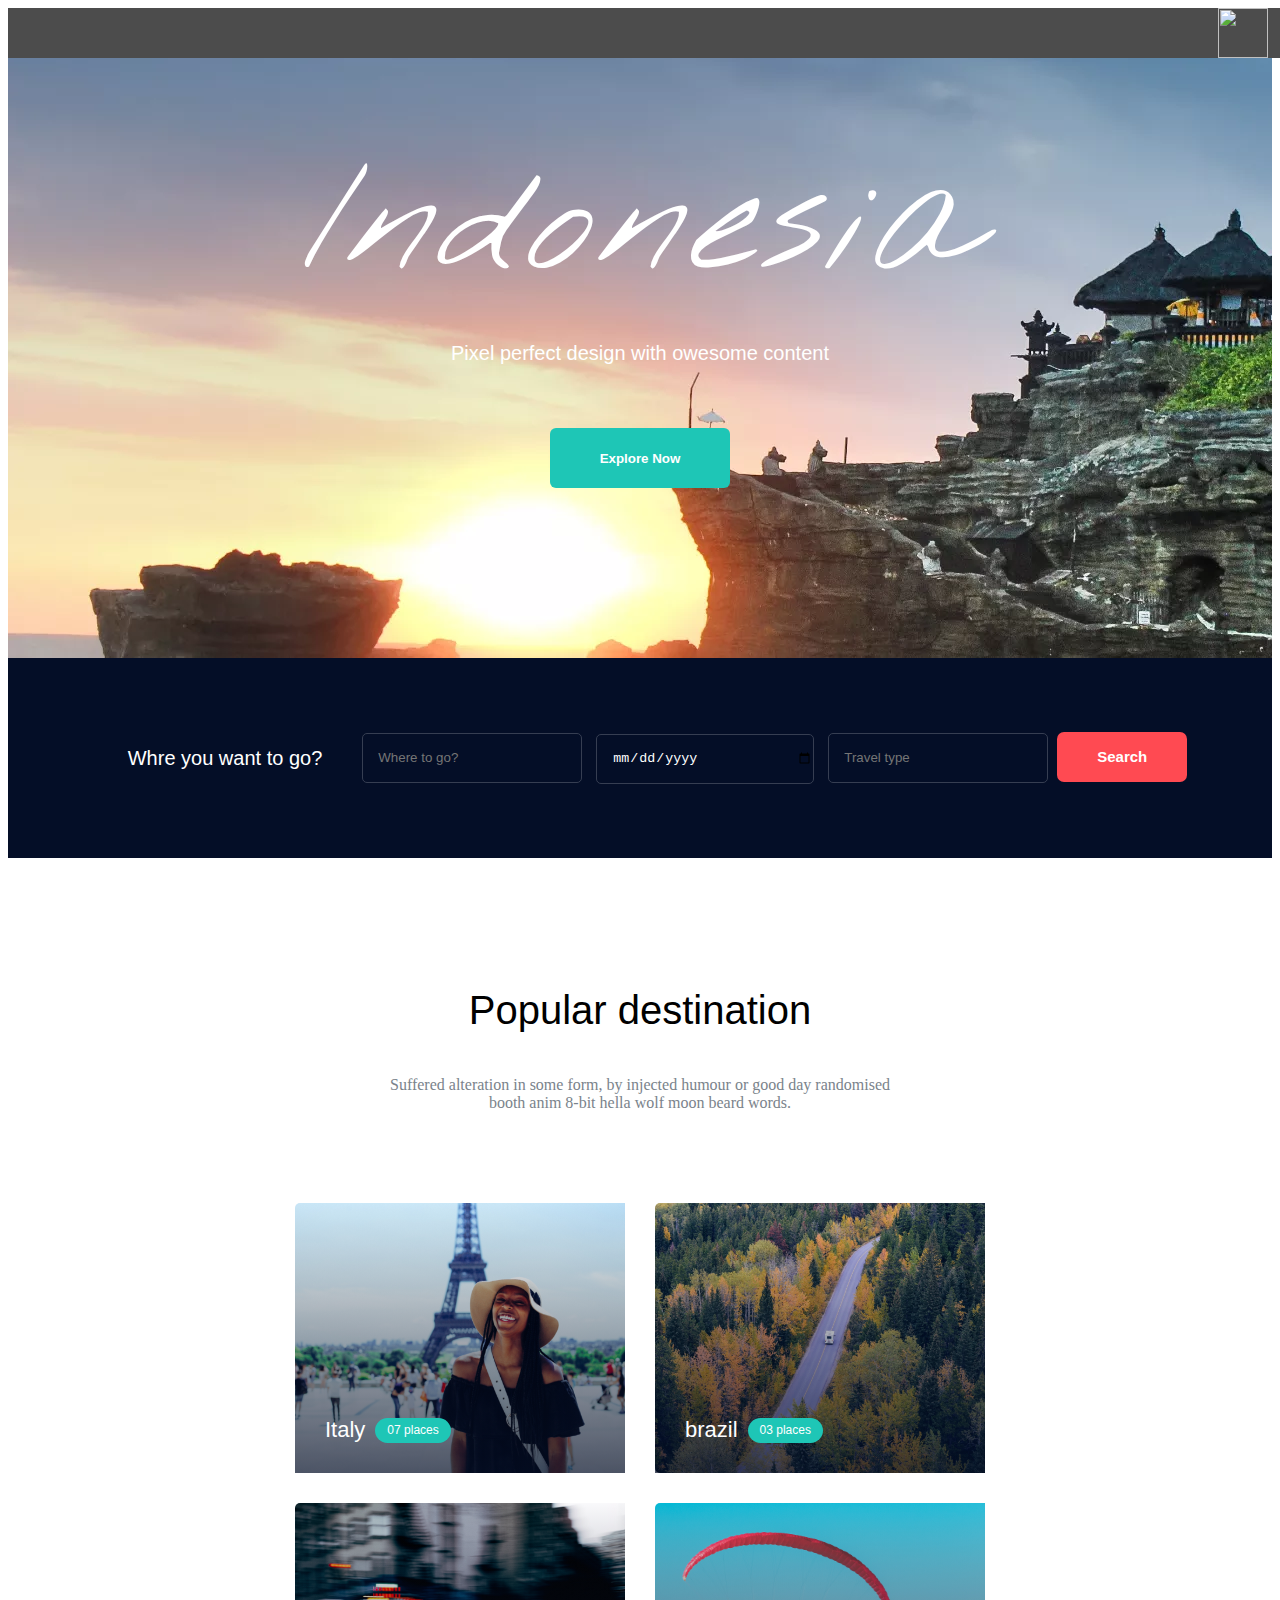
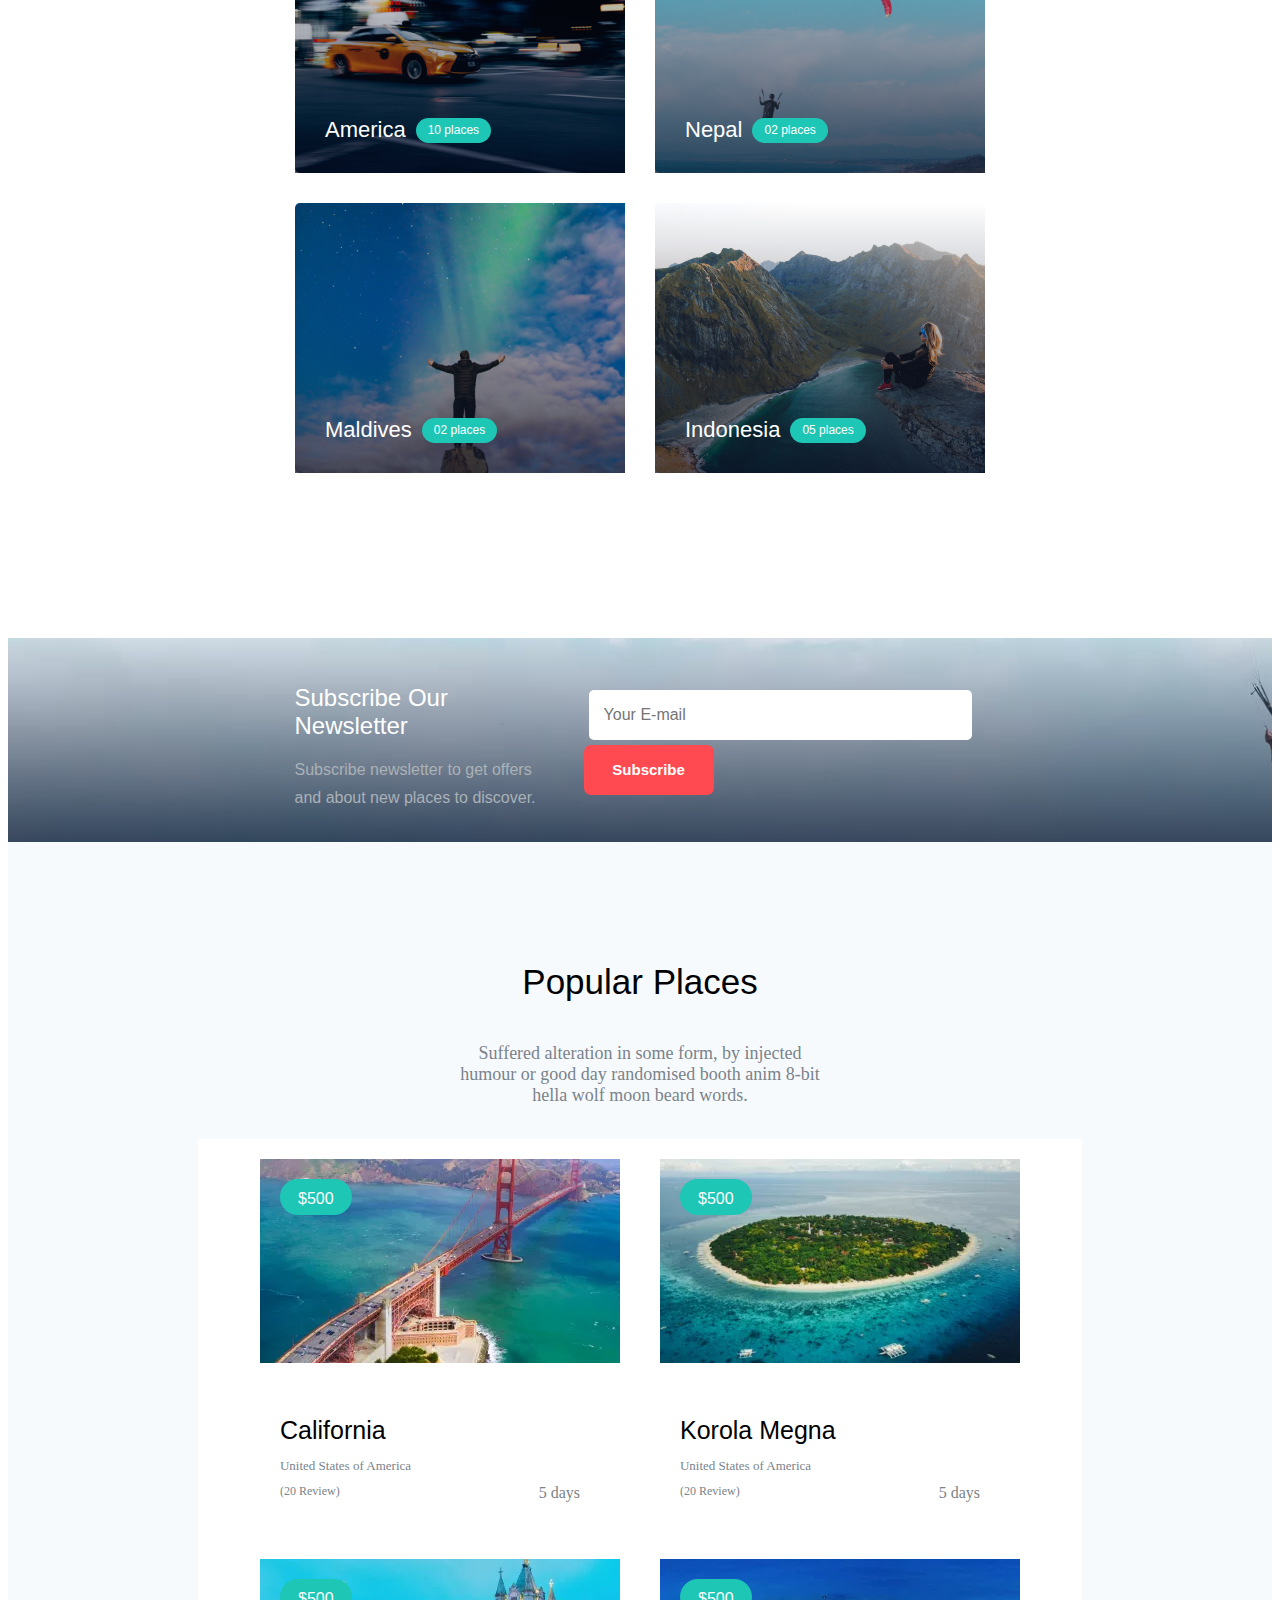
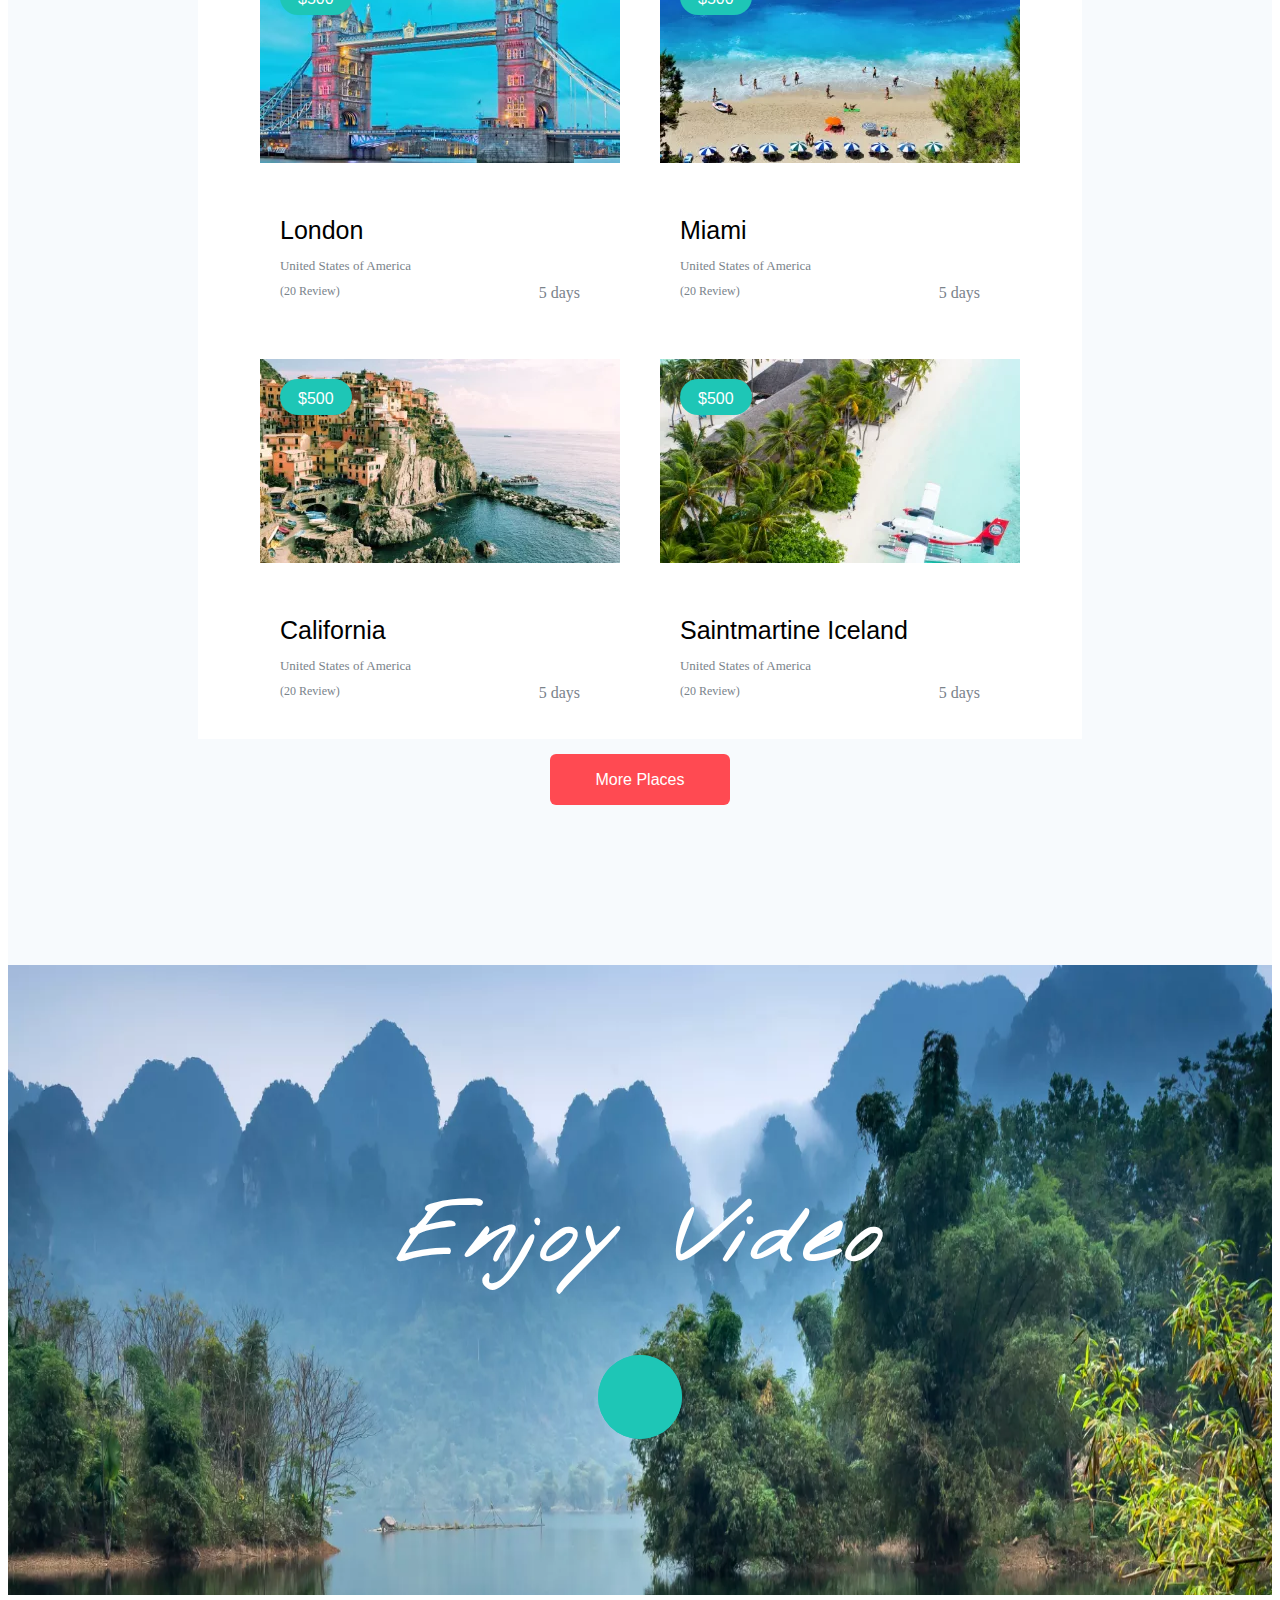
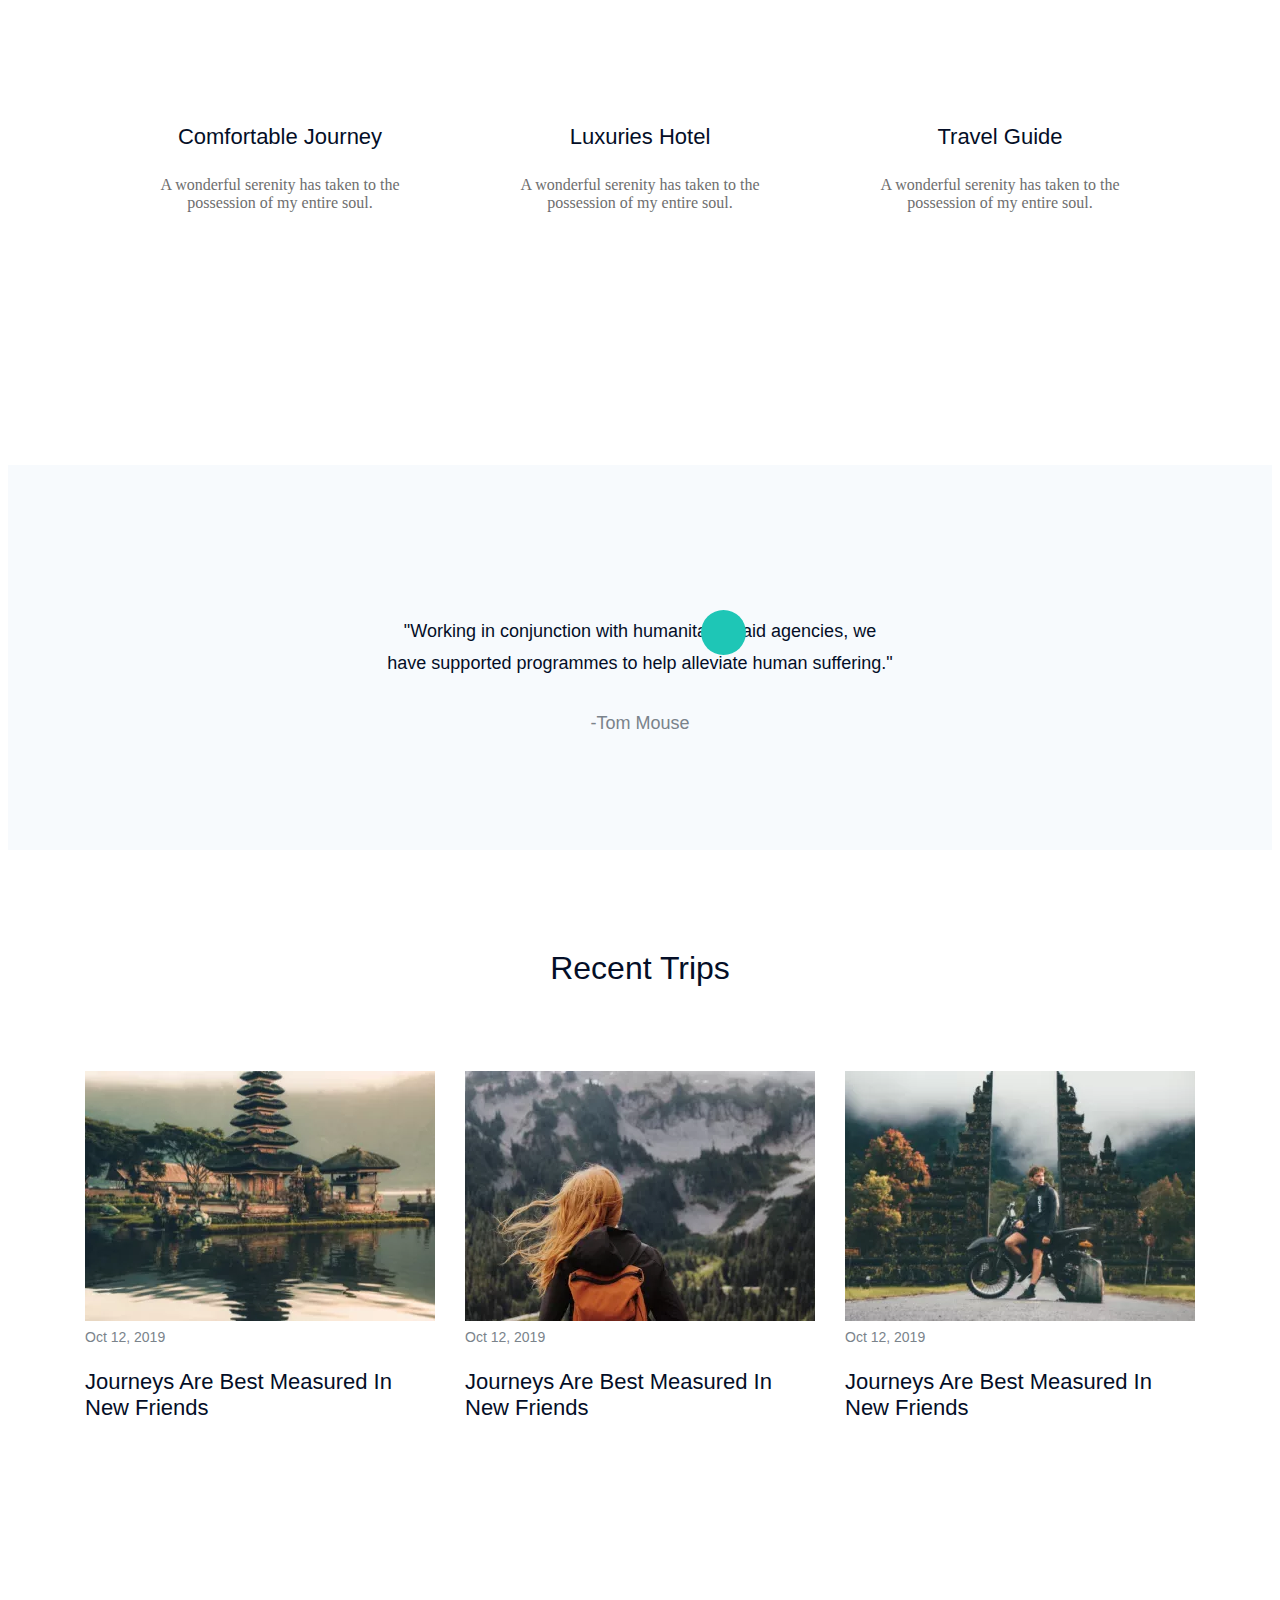
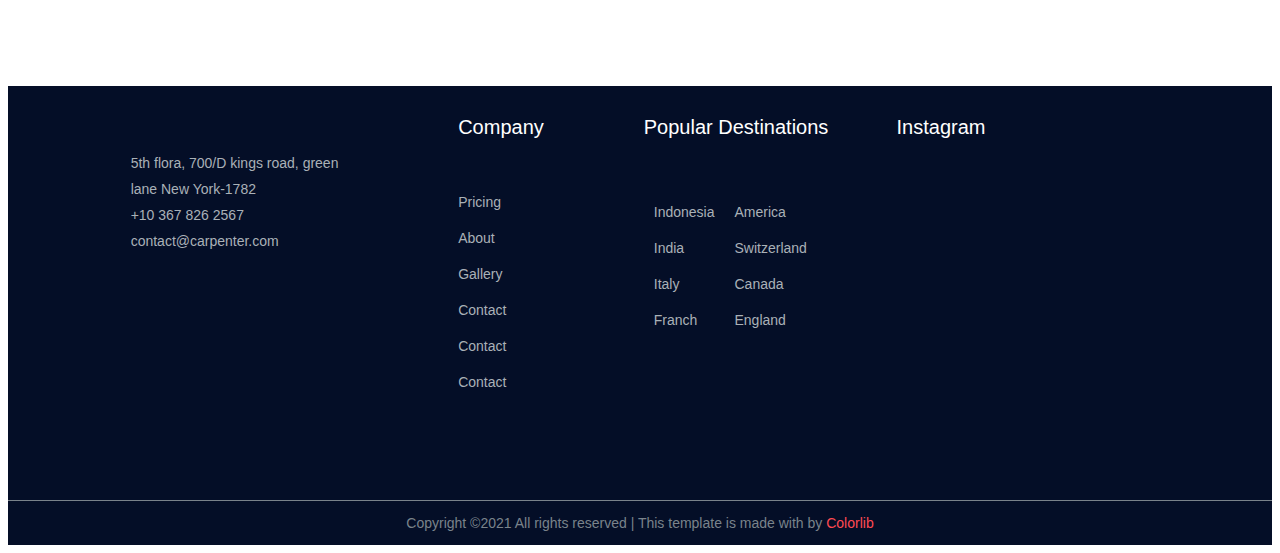
==== commit 10e66c7c: "headerChange" ====
--- a/styles/index.html
+++ b/styles/index.html
@@ -514,6 +514,8 @@
         <p class="contactp">About</p>
         <p class="contactp">Gallery</p>
         <p class="contactp">Contact</p>
+        <p class="contactp">Contact</p>
+        <p class="contactp">Contact</p>
 
 </div>
         
